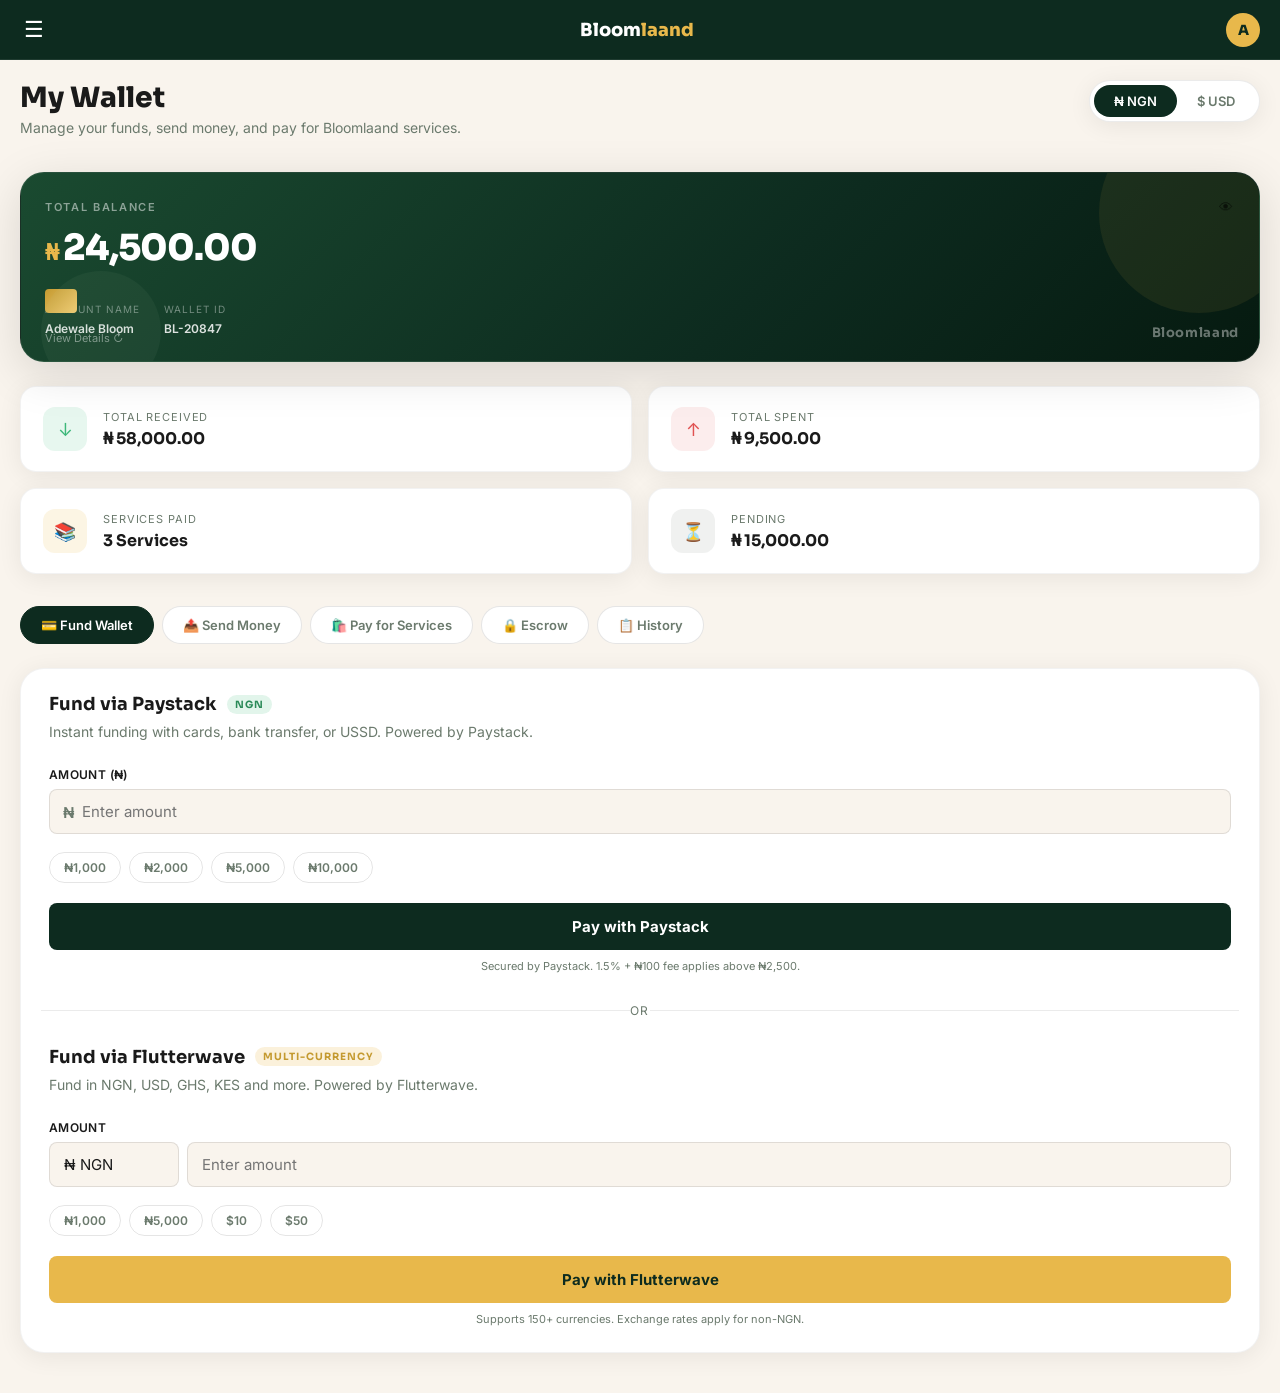
==== wallet.html @ 4af1bfce "added the wallet and an escrow system" ====
<!DOCTYPE html>
<html lang="en">
<head>
  <meta charset="UTF-8" />
  <meta name="viewport" content="width=device-width, initial-scale=1.0"/>
  <title>Bloomlaand Wallet</title>
  <link rel="preconnect" href="https://fonts.googleapis.com"/>
  <link rel="preconnect" href="https://fonts.gstatic.com" crossorigin/>
  <link href="https://fonts.googleapis.com/css2?family=Sora:wght@300;400;600;700;800&family=Inter:wght@300;400;500;600&display=swap" rel="stylesheet"/>
  <!-- Paystack -->
  <script src="https://js.paystack.co/v1/inline.js"></script>
  <!-- Flutterwave -->
  <script src="https://checkout.flutterwave.com/v3.js"></script>
  <link rel="stylesheet" href="wallet.css"/>
</head>
<body>

  <!-- SIDEBAR -->
  <aside class="sidebar" id="sidebar">
    <div class="sidebar__logo">
      <a href="index.html">Bloom<span>laand</span></a>
    </div>
    <nav class="sidebar__nav">
      <a href="#" class="sidebar__link sidebar__link--active">
        <span class="sidebar__icon">💳</span> Wallet
      </a>
      <a href="#" class="sidebar__link">
        <span class="sidebar__icon">💬</span> Intalock
      </a>
      <a href="#" class="sidebar__link">
        <span class="sidebar__icon">📚</span> Classroom
      </a>
      <a href="#" class="sidebar__link">
        <span class="sidebar__icon">🛍️</span> MarketHub
      </a>
      <a href="#" class="sidebar__link">
        <span class="sidebar__icon">⚙️</span> Settings
      </a>
    </nav>
    <div class="sidebar__user">
      <div class="sidebar__avatar">A</div>
      <div class="sidebar__user-info">
        <strong>Adewale Bloom</strong>
        <span>@adewale</span>
      </div>
      <button class="sidebar__logout" title="Log out">↩</button>
    </div>
  </aside>

  <!-- MOBILE TOP BAR -->
  <header class="topbar">
    <button class="topbar__toggle" id="sidebarToggle" aria-label="Open menu">☰</button>
    <a href="index.html" class="topbar__logo">Bloom<span>laand</span></a>
    <div class="topbar__avatar">A</div>
  </header>
  <div class="sidebar__overlay" id="sidebarOverlay"></div>

  <!-- MAIN CONTENT -->
  <main class="main">

    <!-- PAGE HEADER -->
    <div class="page-header">
      <div>
        <h1 class="page-title">My Wallet</h1>
        <p class="page-sub">Manage your funds, send money, and pay for Bloomlaand services.</p>
      </div>
      <div class="currency-switcher">
        <button class="currency-btn active" data-currency="NGN">₦ NGN</button>
        <button class="currency-btn" data-currency="USD">$ USD</button>
      </div>
    </div>

    <!-- BALANCE CARDS ROW -->
    <div class="cards-row">

      <!-- MAIN BALANCE CARD (flip card) -->
      <div class="balance-card-wrap">
        <div class="balance-card" id="balanceCard">
          <!-- FRONT -->
          <div class="balance-card__front">
            <div class="balance-card__header">
              <span class="balance-card__label">Total Balance</span>
              <button class="balance-card__eye" id="toggleBalance" aria-label="Toggle balance visibility">👁</button>
            </div>
            <div class="balance-card__amount" id="balanceDisplay">
              <span class="balance-card__currency" id="currencySymbol">₦</span>
              <span id="balanceValue">24,500.00</span>
            </div>
            <div class="balance-card__meta">
              <div>
                <span class="balance-card__meta-label">Account Name</span>
                <span class="balance-card__meta-val">Adewale Bloom</span>
              </div>
              <div>
                <span class="balance-card__meta-label">Wallet ID</span>
                <span class="balance-card__meta-val">BL-20847</span>
              </div>
            </div>
            <div class="balance-card__chip"></div>
            <div class="balance-card__logo">Bloomlaand</div>
            <button class="balance-card__flip-btn" id="flipCardBtn">View Details ↻</button>
          </div>
          <!-- BACK -->
          <div class="balance-card__back">
            <div class="balance-card__back-strip"></div>
            <div class="balance-card__back-body">
              <div class="balance-card__back-row">
                <span>Account Number</span>
                <strong>0024 8507 41</strong>
              </div>
              <div class="balance-card__back-row">
                <span>Bank</span>
                <strong>Bloomlaand Finance</strong>
              </div>
              <div class="balance-card__back-row">
                <span>Paystack Ref</span>
                <strong>PSK-BL20847</strong>
              </div>
              <div class="balance-card__back-row">
                <span>Status</span>
                <strong class="status-active">● Active</strong>
              </div>
            </div>
            <button class="balance-card__flip-btn" id="flipCardBackBtn">← Back</button>
          </div>
        </div>
      </div>

      <!-- STAT CARDS -->
      <div class="stat-cards">
        <div class="stat-card stat-card--income">
          <div class="stat-card__icon">↓</div>
          <div>
            <span class="stat-card__label">Total Received</span>
            <strong class="stat-card__value" id="totalIn">₦ 58,000.00</strong>
          </div>
        </div>
        <div class="stat-card stat-card--spend">
          <div class="stat-card__icon">↑</div>
          <div>
            <span class="stat-card__label">Total Spent</span>
            <strong class="stat-card__value" id="totalOut">₦ 33,500.00</strong>
          </div>
        </div>
        <div class="stat-card stat-card--services">
          <div class="stat-card__icon">📚</div>
          <div>
            <span class="stat-card__label">Services Paid</span>
            <strong class="stat-card__value">3 Services</strong>
          </div>
        </div>
        <div class="stat-card stat-card--pending">
          <div class="stat-card__icon">⏳</div>
          <div>
            <span class="stat-card__label">Pending</span>
            <strong class="stat-card__value" id="pendingVal">₦ 0.00</strong>
          </div>
        </div>
      </div>
    </div>

    <!-- ACTION TABS -->
    <div class="action-tabs">
      <button class="tab-btn active" data-tab="fund">💳 Fund Wallet</button>
      <button class="tab-btn" data-tab="send">📤 Send Money</button>
      <button class="tab-btn" data-tab="pay">🛍️ Pay for Services</button>
      <button class="tab-btn" data-tab="escrow">🔒 Escrow</button>
      <button class="tab-btn" data-tab="history">📋 History</button>
    </div>

    <!-- TAB PANELS -->
    <div class="tab-panels">

      <!-- FUND WALLET -->
      <div class="tab-panel active" id="tab-fund">
        <div class="panel-grid">
          <div class="panel-section">
            <h3 class="panel-title">Fund via Paystack <span class="badge badge--ngn">NGN</span></h3>
            <p class="panel-desc">Instant funding with cards, bank transfer, or USSD. Powered by Paystack.</p>
            <div class="form-group">
              <label>Amount (₦)</label>
              <div class="input-prefix">
                <span>₦</span>
                <input type="number" id="paystackAmount" placeholder="Enter amount" min="100"/>
              </div>
            </div>
            <div class="quick-amounts">
              <button class="quick-btn" data-amount="1000" data-target="paystackAmount">₦1,000</button>
              <button class="quick-btn" data-amount="2000" data-target="paystackAmount">₦2,000</button>
              <button class="quick-btn" data-amount="5000" data-target="paystackAmount">₦5,000</button>
              <button class="quick-btn" data-amount="10000" data-target="paystackAmount">₦10,000</button>
            </div>
            <button class="pay-btn pay-btn--paystack" id="paystackBtn">
              <span>Pay with Paystack</span>
              <img src="https://website-v3-assets.s3.amazonaws.com/assets/img/hero/Paystack-mark-white-twitter.png" alt="Paystack" class="pay-btn__logo" onerror="this.style.display='none'"/>
            </button>
            <p class="pay-note">Secured by Paystack. 1.5% + ₦100 fee applies above ₦2,500.</p>
          </div>

          <div class="panel-divider">
            <span>or</span>
          </div>

          <div class="panel-section">
            <h3 class="panel-title">Fund via Flutterwave <span class="badge badge--multi">Multi-currency</span></h3>
            <p class="panel-desc">Fund in NGN, USD, GHS, KES and more. Powered by Flutterwave.</p>
            <div class="form-group">
              <label>Amount</label>
              <div class="input-split">
                <select id="flwCurrency">
                  <option value="NGN">₦ NGN</option>
                  <option value="USD">$ USD</option>
                  <option value="GHS">₵ GHS</option>
                  <option value="KES">KSh KES</option>
                </select>
                <input type="number" id="flutterwaveAmount" placeholder="Enter amount" min="1"/>
              </div>
            </div>
            <div class="quick-amounts">
              <button class="quick-btn" data-amount="1000" data-target="flutterwaveAmount">₦1,000</button>
              <button class="quick-btn" data-amount="5000" data-target="flutterwaveAmount">₦5,000</button>
              <button class="quick-btn" data-amount="10" data-target="flutterwaveAmount">$10</button>
              <button class="quick-btn" data-amount="50" data-target="flutterwaveAmount">$50</button>
            </div>
            <button class="pay-btn pay-btn--flw" id="flutterwaveBtn">
              <span>Pay with Flutterwave</span>
            </button>
            <p class="pay-note">Supports 150+ currencies. Exchange rates apply for non-NGN.</p>
          </div>
        </div>
      </div>

      <!-- SEND MONEY -->
      <div class="tab-panel" id="tab-send">
        <div class="panel-single">
          <h3 class="panel-title">Send Money to a Bloomlaand User</h3>
          <p class="panel-desc">Transfer funds instantly to any Bloomlaand wallet using their username or wallet ID.</p>
          <div class="send-form">
            <div class="form-group">
              <label>Recipient Username or Wallet ID</label>
              <div class="input-search">
                <input type="text" id="recipientInput" placeholder="e.g. @chidi or BL-10234"/>
                <button class="search-btn" id="searchRecipient">Find</button>
              </div>
            </div>
            <!-- Recipient preview (shown after search) -->
            <div class="recipient-preview" id="recipientPreview" style="display:none;">
              <div class="recipient-avatar" id="recipientAvatar">C</div>
              <div class="recipient-info">
                <strong id="recipientName">Chidi Okonkwo</strong>
                <span id="recipientId">BL-10234 · Student</span>
              </div>
              <span class="recipient-check">✓</span>
            </div>
            <div class="form-group">
              <label>Amount (₦)</label>
              <div class="input-prefix">
                <span>₦</span>
                <input type="number" id="sendAmount" placeholder="Enter amount" min="50"/>
              </div>
            </div>
            <div class="form-group">
              <label>Note (optional)</label>
              <input type="text" id="sendNote" placeholder="e.g. Payment for tutoring session"/>
            </div>
            <div class="send-summary" id="sendSummary" style="display:none;">
              <div class="send-summary__row">
                <span>Amount</span><strong id="summaryAmount">₦0.00</strong>
              </div>
              <div class="send-summary__row">
                <span>Fee</span><strong>₦0.00</strong>
              </div>
              <div class="send-summary__row send-summary__row--total">
                <span>Total Deducted</span><strong id="summaryTotal">₦0.00</strong>
              </div>
            </div>
            <button class="pay-btn pay-btn--send" id="sendBtn">Send Money →</button>
          </div>
        </div>
      </div>

      <!-- PAY FOR SERVICES -->
      <div class="tab-panel" id="tab-pay">
        <div class="services-grid">
          <div class="service-card" data-service="Classroom Access" data-amount="2500">
            <div class="service-card__icon">📚</div>
            <div class="service-card__info">
              <h4>Classroom Access</h4>
              <p>Unlock all courses and learning materials for 30 days.</p>
            </div>
            <div class="service-card__price">₦2,500<span>/month</span></div>
            <button class="service-card__btn">Pay Now</button>
          </div>
          <div class="service-card" data-service="MarketHub Listing" data-amount="1500">
            <div class="service-card__icon">🛍️</div>
            <div class="service-card__info">
              <h4>MarketHub Listing</h4>
              <p>List your products or services on MarketHub for 30 days.</p>
            </div>
            <div class="service-card__price">₦1,500<span>/month</span></div>
            <button class="service-card__btn">Pay Now</button>
          </div>
          <div class="service-card" data-service="SkillHub Pro" data-amount="3000">
            <div class="service-card__icon">🎯</div>
            <div class="service-card__info">
              <h4>SkillHub Pro</h4>
              <p>Access premium skill courses and certification tracks.</p>
            </div>
            <div class="service-card__price">₦3,000<span>/month</span></div>
            <button class="service-card__btn">Pay Now</button>
          </div>
          <div class="service-card" data-service="Webinar Pass" data-amount="500">
            <div class="service-card__icon">🎥</div>
            <div class="service-card__info">
              <h4>Webinar Pass</h4>
              <p>Join any single live webinar session on the platform.</p>
            </div>
            <div class="service-card__price">₦500<span>/session</span></div>
            <button class="service-card__btn">Pay Now</button>
          </div>
          <div class="service-card" data-service="LinguaBloom" data-amount="2000">
            <div class="service-card__icon">🌍</div>
            <div class="service-card__info">
              <h4>LinguaBloom</h4>
              <p>Language learning courses with native-speaker sessions.</p>
            </div>
            <div class="service-card__price">₦2,000<span>/month</span></div>
            <button class="service-card__btn">Pay Now</button>
          </div>
          <div class="service-card" data-service="Library Premium" data-amount="1000">
            <div class="service-card__icon">📖</div>
            <div class="service-card__info">
              <h4>Library Premium</h4>
              <p>Unlimited access to the Bloomlaand digital library.</p>
            </div>
            <div class="service-card__price">₦1,000<span>/month</span></div>
            <button class="service-card__btn">Pay Now</button>
          </div>
        </div>
      </div>

      <!-- ESCROW -->
      <div class="tab-panel" id="tab-escrow">

        <!-- ESCROW VAULT SUMMARY -->
        <div class="escrow-vault">
          <div class="escrow-vault__icon">🔒</div>
          <div class="escrow-vault__info">
            <span class="escrow-vault__label">Funds in Escrow Vault</span>
            <strong class="escrow-vault__amount" id="escrowVaultAmount">₦ 0.00</strong>
          </div>
          <div class="escrow-vault__badge">Protected</div>
        </div>

        <!-- START ESCROW -->
        <div class="escrow-layout">
          <div class="escrow-form-wrap">
            <h3 class="panel-title">Start an Escrow Transaction</h3>
            <p class="panel-desc">Lock funds safely until goods or services are delivered and confirmed. Both parties are protected.</p>

            <div class="form-group">
              <label>Seller Username or Wallet ID</label>
              <div class="input-search">
                <input type="text" id="escrowSellerInput" placeholder="e.g. @emeka or BL-20011"/>
                <button class="search-btn" id="escrowSearchBtn">Find</button>
              </div>
            </div>

            <div class="recipient-preview" id="escrowSellerPreview" style="display:none;">
              <div class="recipient-avatar" id="escrowSellerAvatar">E</div>
              <div class="recipient-info">
                <strong id="escrowSellerName">Emeka Nwosu</strong>
                <span id="escrowSellerId">BL-20011 · Business Owner</span>
              </div>
              <span class="recipient-check">✓</span>
            </div>

            <div class="form-group">
              <label>Transaction Description</label>
              <input type="text" id="escrowDesc" placeholder="e.g. Logo design for my startup"/>
            </div>

            <div class="form-group">
              <label>Amount (₦)</label>
              <div class="input-prefix">
                <span>₦</span>
                <input type="number" id="escrowAmount" placeholder="Enter amount" min="500"/>
              </div>
            </div>

            <div class="form-group">
              <label>Auto-release After (if buyer doesn't respond)</label>
              <select id="escrowTimer">
                <option value="24">24 hours</option>
                <option value="48">48 hours</option>
                <option value="72" selected>72 hours (recommended)</option>
                <option value="120">5 days</option>
                <option value="168">7 days</option>
              </select>
            </div>

            <div class="escrow-terms">
              <span>🛡️</span>
              <p>Funds will be deducted from your wallet and held in the Bloomlaand Escrow Vault. They are released to the seller only when you confirm delivery, or automatically after the chosen period. You can raise a dispute at any time before release.</p>
            </div>

            <button class="pay-btn pay-btn--paystack" id="startEscrowBtn">🔒 Lock Funds in Escrow</button>
          </div>

          <!-- ACTIVE ESCROWS -->
          <div class="escrow-active-wrap">
            <h3 class="panel-title">Active Escrows</h3>
            <div class="escrow-list" id="escrowList">
              <!-- Populated by JS -->
            </div>
            <div class="history-empty" id="escrowEmpty">
              <span>🔓</span>
              <p>No active escrow transactions.</p>
            </div>
          </div>
        </div>

      </div>

      <!-- TRANSACTION HISTORY -->
      <div class="tab-panel" id="tab-history">
        <div class="history-header">
          <h3 class="panel-title">Transaction History</h3>
          <div class="history-filters">
            <select id="filterType">
              <option value="all">All Transactions</option>
              <option value="credit">Credits</option>
              <option value="debit">Debits</option>
              <option value="service">Services</option>
            </select>
            <input type="month" id="filterMonth" />
          </div>
        </div>
        <div class="transactions" id="transactionList">
          <!-- Populated by JS -->
        </div>
        <div class="history-empty" id="historyEmpty" style="display:none;">
          <span>📭</span>
          <p>No transactions match your filter.</p>
        </div>
      </div>

    </div><!-- /tab-panels -->
  </main><!-- /main -->

  <!-- PAYMENT CONFIRMATION MODAL -->
  <div class="modal-overlay" id="modalOverlay">
    <div class="modal" id="modal">
      <button class="modal__close" id="modalClose">✕</button>
      <div class="modal__icon" id="modalIcon">✓</div>
      <h3 class="modal__title" id="modalTitle">Payment Successful</h3>
      <p class="modal__body" id="modalBody">Your wallet has been funded.</p>
      <div class="modal__detail" id="modalDetail"></div>
      <button class="pay-btn pay-btn--paystack" id="modalBtn">Done</button>
    </div>
  </div>

  <!-- SERVICE PAYMENT MODAL -->
  <div class="modal-overlay" id="serviceModalOverlay">
    <div class="modal" id="serviceModal">
      <button class="modal__close" id="serviceModalClose">✕</button>
      <div class="modal__icon">🛍️</div>
      <h3 class="modal__title" id="serviceModalTitle">Confirm Payment</h3>
      <p class="modal__body" id="serviceModalBody">Pay for this service from your wallet?</p>
      <div class="modal__detail" id="serviceModalDetail"></div>
      <div class="modal__actions">
        <button class="pay-btn pay-btn--ghost" id="serviceModalCancel">Cancel</button>
        <button class="pay-btn pay-btn--paystack" id="serviceModalConfirm">Confirm Payment</button>
      </div>
    </div>
  </div>

  <!-- ESCROW ACTION MODAL -->
  <div class="modal-overlay" id="escrowActionOverlay">
    <div class="modal escrow-modal" id="escrowActionModal">
      <button class="modal__close" id="escrowActionClose">✕</button>
      <div class="modal__icon" id="escrowActionIcon">🔒</div>
      <h3 class="modal__title" id="escrowActionTitle">Escrow Details</h3>
      <div class="modal__detail" id="escrowActionDetail"></div>
      <div class="escrow-modal__status" id="escrowModalStatus"></div>
      <div class="escrow-modal__timer" id="escrowModalTimer"></div>
      <div class="modal__actions" id="escrowModalActions">
        <button class="pay-btn pay-btn--ghost" id="escrowDisputeBtn">⚠️ Raise Dispute</button>
        <button class="pay-btn pay-btn--paystack" id="escrowReleaseBtn">✓ Confirm & Release</button>
      </div>
    </div>
  </div>

  <!-- DISPUTE MODAL -->
  <div class="modal-overlay" id="disputeModalOverlay">
    <div class="modal" id="disputeModal">
      <button class="modal__close" id="disputeModalClose">✕</button>
      <div class="modal__icon" style="background:rgba(224,82,82,0.12);color:#E05252;">⚠️</div>
      <h3 class="modal__title">Raise a Dispute</h3>
      <p class="modal__body">Describe the issue. Our trust team will review within 24–48 hours. Funds remain frozen until resolved.</p>
      <div class="form-group" style="text-align:left;">
        <label>Reason for Dispute</label>
        <select id="disputeReason">
          <option value="">Select a reason</option>
          <option value="not-delivered">Service/goods not delivered</option>
          <option value="incomplete">Incomplete or partial delivery</option>
          <option value="quality">Quality doesn't match description</option>
          <option value="fraud">Suspected fraud</option>
          <option value="other">Other</option>
        </select>
      </div>
      <div class="form-group" style="text-align:left;">
        <label>Details</label>
        <textarea id="disputeDetails" placeholder="Explain what went wrong..." style="width:100%;padding:12px 14px;border-radius:8px;border:1.5px solid rgba(0,0,0,0.1);font-family:var(--font-body);font-size:14px;resize:vertical;min-height:100px;background:var(--cream);outline:none;"></textarea>
      </div>
      <div class="modal__actions">
        <button class="pay-btn pay-btn--ghost" id="disputeCancel">Cancel</button>
        <button class="pay-btn" style="background:#E05252;color:white;" id="disputeSubmit">Submit Dispute</button>
      </div>
    </div>
  </div>

  <script src="wallet.js"></script>
</body>
</html>
---- wallet.css ----
/* =============================================
   BLOOMLAAND WALLET — STYLES
   Inherits design tokens from landing page
   ============================================= */

*, *::before, *::after { box-sizing: border-box; margin: 0; padding: 0; }

:root {
  --green-deep: #0D2B1F;
  --green-mid: #1A4A30;
  --green-light: #2A6B44;
  --gold: #E8B84B;
  --gold-light: #F2CC72;
  --gold-dark: #C49A30;
  --sage: #A8C5A0;
  --cream: #F9F4ED;
  --white: #FFFFFF;
  --text-dark: #1A1A1A;
  --text-muted: #6B7A6D;
  --red: #E05252;
  --green-ok: #3DB87A;

  --font-display: 'Sora', sans-serif;
  --font-body: 'Inter', sans-serif;

  --sidebar-w: 240px;
  --radius-sm: 8px;
  --radius-md: 16px;
  --radius-lg: 24px;
  --shadow: 0 4px 24px rgba(0,0,0,0.07);
  --shadow-lg: 0 12px 48px rgba(0,0,0,0.13);
  --transition: all 0.3s cubic-bezier(0.4,0,0.2,1);
}

html { scroll-behavior: smooth; }

body {
  font-family: var(--font-body);
  background: var(--cream);
  color: var(--text-dark);
  display: flex;
  min-height: 100vh;
  -webkit-font-smoothing: antialiased;
}

/* ─── SIDEBAR ─── */
.sidebar {
  width: var(--sidebar-w);
  background: var(--green-deep);
  display: flex;
  flex-direction: column;
  padding: 32px 20px;
  position: fixed;
  top: 0; left: 0; bottom: 0;
  z-index: 100;
  transition: transform 0.4s cubic-bezier(0.4,0,0.2,1);
}

.sidebar__logo a {
  font-family: var(--font-display);
  font-size: 22px;
  font-weight: 800;
  color: var(--white);
  text-decoration: none;
  letter-spacing: -0.5px;
  display: block;
  margin-bottom: 40px;
  padding: 0 8px;
}

.sidebar__logo span { color: var(--gold); }

.sidebar__nav {
  display: flex;
  flex-direction: column;
  gap: 4px;
  flex: 1;
}

.sidebar__link {
  display: flex;
  align-items: center;
  gap: 12px;
  padding: 12px 14px;
  border-radius: var(--radius-sm);
  color: rgba(255,255,255,0.6);
  text-decoration: none;
  font-size: 14px;
  font-weight: 500;
  transition: var(--transition);
}

.sidebar__link:hover {
  background: rgba(255,255,255,0.06);
  color: rgba(255,255,255,0.9);
}

.sidebar__link--active {
  background: var(--gold);
  color: var(--green-deep);
  font-weight: 700;
}

.sidebar__link--active:hover {
  background: var(--gold-light);
  color: var(--green-deep);
}

.sidebar__icon { font-size: 16px; }

.sidebar__user {
  display: flex;
  align-items: center;
  gap: 10px;
  padding: 14px;
  background: rgba(255,255,255,0.05);
  border-radius: var(--radius-sm);
  border: 1px solid rgba(255,255,255,0.08);
  margin-top: 16px;
}

.sidebar__avatar {
  width: 36px;
  height: 36px;
  background: var(--gold);
  color: var(--green-deep);
  border-radius: 50%;
  display: flex;
  align-items: center;
  justify-content: center;
  font-family: var(--font-display);
  font-weight: 800;
  font-size: 16px;
  flex-shrink: 0;
}

.sidebar__user-info {
  flex: 1;
  overflow: hidden;
}

.sidebar__user-info strong {
  display: block;
  font-size: 13px;
  font-weight: 700;
  color: var(--white);
  white-space: nowrap;
  overflow: hidden;
  text-overflow: ellipsis;
}

.sidebar__user-info span {
  font-size: 11px;
  color: rgba(255,255,255,0.45);
}

.sidebar__logout {
  background: none;
  border: none;
  color: rgba(255,255,255,0.4);
  cursor: pointer;
  font-size: 16px;
  transition: var(--transition);
  padding: 4px;
}

.sidebar__logout:hover { color: var(--gold); }

.sidebar__overlay {
  display: none;
  position: fixed;
  inset: 0;
  background: rgba(0,0,0,0.5);
  z-index: 99;
  backdrop-filter: blur(2px);
}

/* ─── TOP BAR (mobile) ─── */
.topbar {
  display: none;
  position: fixed;
  top: 0; left: 0; right: 0;
  height: 60px;
  background: var(--green-deep);
  align-items: center;
  justify-content: space-between;
  padding: 0 20px;
  z-index: 98;
  border-bottom: 1px solid rgba(255,255,255,0.08);
}

.topbar__logo {
  font-family: var(--font-display);
  font-size: 18px;
  font-weight: 800;
  color: var(--white);
  text-decoration: none;
}

.topbar__logo span { color: var(--gold); }

.topbar__toggle {
  background: none;
  border: none;
  color: var(--white);
  font-size: 22px;
  cursor: pointer;
  padding: 4px;
}

.topbar__avatar {
  width: 34px;
  height: 34px;
  background: var(--gold);
  color: var(--green-deep);
  border-radius: 50%;
  display: flex;
  align-items: center;
  justify-content: center;
  font-family: var(--font-display);
  font-weight: 800;
  font-size: 14px;
}

/* ─── MAIN ─── */
.main {
  margin-left: var(--sidebar-w);
  flex: 1;
  padding: 40px 40px 60px;
  min-height: 100vh;
}

/* ─── PAGE HEADER ─── */
.page-header {
  display: flex;
  align-items: flex-start;
  justify-content: space-between;
  gap: 20px;
  margin-bottom: 36px;
  flex-wrap: wrap;
}

.page-title {
  font-family: var(--font-display);
  font-size: 28px;
  font-weight: 800;
  color: var(--text-dark);
  margin-bottom: 4px;
}

.page-sub {
  font-size: 14px;
  color: var(--text-muted);
}

.currency-switcher {
  display: flex;
  background: var(--white);
  border-radius: 100px;
  padding: 4px;
  border: 1px solid rgba(0,0,0,0.08);
  box-shadow: var(--shadow);
}

.currency-btn {
  padding: 8px 20px;
  border-radius: 100px;
  border: none;
  background: none;
  font-family: var(--font-body);
  font-size: 13px;
  font-weight: 600;
  color: var(--text-muted);
  cursor: pointer;
  transition: var(--transition);
}

.currency-btn.active {
  background: var(--green-deep);
  color: var(--white);
}

/* ─── CARDS ROW ─── */
.cards-row {
  display: grid;
  grid-template-columns: auto 1fr;
  gap: 24px;
  margin-bottom: 32px;
  align-items: start;
}

/* ─── BALANCE CARD (flip) ─── */
.balance-card-wrap {
  perspective: 1000px;
  width: 340px;
  height: 200px;
  flex-shrink: 0;
}

.balance-card {
  width: 100%;
  height: 100%;
  position: relative;
  transform-style: preserve-3d;
  transition: transform 0.7s cubic-bezier(0.4,0,0.2,1);
}

.balance-card.flipped {
  transform: rotateY(180deg);
}

.balance-card__front,
.balance-card__back {
  position: absolute;
  inset: 0;
  border-radius: var(--radius-lg);
  backface-visibility: hidden;
  -webkit-backface-visibility: hidden;
  overflow: hidden;
}

.balance-card__front {
  background: linear-gradient(135deg, var(--green-mid) 0%, var(--green-deep) 60%, #061A10 100%);
  padding: 24px;
  display: flex;
  flex-direction: column;
  gap: 8px;
  box-shadow: var(--shadow-lg);
  border: 1px solid rgba(255,255,255,0.08);
}

/* Decorative circles on card */
.balance-card__front::before {
  content: '';
  position: absolute;
  width: 200px;
  height: 200px;
  background: rgba(232,184,75,0.08);
  border-radius: 50%;
  top: -60px;
  right: -40px;
  pointer-events: none;
}

.balance-card__front::after {
  content: '';
  position: absolute;
  width: 120px;
  height: 120px;
  background: rgba(168,197,160,0.06);
  border-radius: 50%;
  bottom: -30px;
  left: 20px;
  pointer-events: none;
}

.balance-card__header {
  display: flex;
  align-items: center;
  justify-content: space-between;
}

.balance-card__label {
  font-size: 11px;
  font-weight: 600;
  letter-spacing: 0.15em;
  text-transform: uppercase;
  color: rgba(255,255,255,0.5);
}

.balance-card__eye {
  background: none;
  border: none;
  cursor: pointer;
  font-size: 14px;
  opacity: 0.6;
  transition: var(--transition);
  padding: 2px;
}

.balance-card__eye:hover { opacity: 1; }

.balance-card__amount {
  display: flex;
  align-items: baseline;
  gap: 4px;
  flex: 1;
}

.balance-card__currency {
  font-family: var(--font-display);
  font-size: 22px;
  font-weight: 700;
  color: var(--gold);
}

.balance-card__amount span:last-child {
  font-family: var(--font-display);
  font-size: 36px;
  font-weight: 800;
  color: var(--white);
  letter-spacing: -1px;
}

.balance-card__meta {
  display: flex;
  gap: 24px;
}

.balance-card__meta-label {
  display: block;
  font-size: 10px;
  color: rgba(255,255,255,0.4);
  text-transform: uppercase;
  letter-spacing: 0.1em;
  margin-bottom: 2px;
}

.balance-card__meta-val {
  font-size: 12px;
  font-weight: 600;
  color: rgba(255,255,255,0.85);
}

.balance-card__chip {
  position: absolute;
  width: 32px;
  height: 24px;
  background: linear-gradient(135deg, var(--gold-dark), var(--gold-light));
  border-radius: 4px;
  bottom: 48px;
  left: 24px;
}

.balance-card__logo {
  position: absolute;
  bottom: 20px;
  right: 20px;
  font-family: var(--font-display);
  font-size: 13px;
  font-weight: 700;
  color: rgba(255,255,255,0.4);
  letter-spacing: 0.05em;
}

.balance-card__flip-btn {
  position: absolute;
  bottom: 16px;
  left: 24px;
  background: none;
  border: none;
  color: rgba(255,255,255,0.45);
  font-size: 11px;
  cursor: pointer;
  transition: var(--transition);
  font-family: var(--font-body);
}

.balance-card__flip-btn:hover { color: var(--gold); }

/* CARD BACK */
.balance-card__back {
  background: linear-gradient(135deg, #0A2218 0%, var(--green-mid) 100%);
  transform: rotateY(180deg);
  display: flex;
  flex-direction: column;
  box-shadow: var(--shadow-lg);
  border: 1px solid rgba(255,255,255,0.08);
}

.balance-card__back-strip {
  height: 44px;
  background: rgba(0,0,0,0.5);
  width: 100%;
  margin-top: 20px;
}

.balance-card__back-body {
  flex: 1;
  padding: 16px 24px;
  display: flex;
  flex-direction: column;
  gap: 10px;
}

.balance-card__back-row {
  display: flex;
  justify-content: space-between;
  align-items: center;
}

.balance-card__back-row span {
  font-size: 11px;
  color: rgba(255,255,255,0.45);
  text-transform: uppercase;
  letter-spacing: 0.08em;
}

.balance-card__back-row strong {
  font-size: 12px;
  font-weight: 600;
  color: rgba(255,255,255,0.85);
}

.status-active { color: var(--green-ok) !important; }

/* ─── STAT CARDS ─── */
.stat-cards {
  display: grid;
  grid-template-columns: 1fr 1fr;
  gap: 16px;
}

.stat-card {
  background: var(--white);
  border-radius: var(--radius-md);
  padding: 20px 22px;
  display: flex;
  align-items: center;
  gap: 16px;
  box-shadow: var(--shadow);
  border: 1px solid rgba(0,0,0,0.05);
  transition: var(--transition);
}

.stat-card:hover {
  transform: translateY(-2px);
  box-shadow: var(--shadow-lg);
}

.stat-card__icon {
  width: 44px;
  height: 44px;
  border-radius: 12px;
  display: flex;
  align-items: center;
  justify-content: center;
  font-size: 18px;
  flex-shrink: 0;
}

.stat-card--income .stat-card__icon { background: rgba(61,184,122,0.12); color: var(--green-ok); }
.stat-card--spend .stat-card__icon { background: rgba(224,82,82,0.1); color: var(--red); }
.stat-card--services .stat-card__icon { background: rgba(232,184,75,0.15); }
.stat-card--pending .stat-card__icon { background: rgba(107,122,109,0.1); }

.stat-card__label {
  display: block;
  font-size: 11px;
  color: var(--text-muted);
  text-transform: uppercase;
  letter-spacing: 0.08em;
  margin-bottom: 4px;
}

.stat-card__value {
  font-family: var(--font-display);
  font-size: 16px;
  font-weight: 700;
  color: var(--text-dark);
}

/* ─── ACTION TABS ─── */
.action-tabs {
  display: flex;
  gap: 8px;
  margin-bottom: 24px;
  flex-wrap: wrap;
}

.tab-btn {
  padding: 10px 20px;
  border-radius: 100px;
  border: 1.5px solid rgba(0,0,0,0.1);
  background: var(--white);
  font-family: var(--font-body);
  font-size: 13px;
  font-weight: 600;
  color: var(--text-muted);
  cursor: pointer;
  transition: var(--transition);
}

.tab-btn:hover {
  border-color: var(--gold-dark);
  color: var(--text-dark);
}

.tab-btn.active {
  background: var(--green-deep);
  border-color: var(--green-deep);
  color: var(--white);
}

/* ─── TAB PANELS ─── */
.tab-panels {
  background: var(--white);
  border-radius: var(--radius-lg);
  box-shadow: var(--shadow);
  border: 1px solid rgba(0,0,0,0.05);
  overflow: hidden;
}

.tab-panel {
  display: none;
  padding: 36px;
}

.tab-panel.active { display: block; }

.panel-title {
  font-family: var(--font-display);
  font-size: 18px;
  font-weight: 700;
  color: var(--text-dark);
  margin-bottom: 6px;
  display: flex;
  align-items: center;
  gap: 10px;
}

.panel-desc {
  font-size: 14px;
  color: var(--text-muted);
  margin-bottom: 24px;
  line-height: 1.6;
}

/* ─── FUND WALLET PANEL ─── */
.panel-grid {
  display: grid;
  grid-template-columns: 1fr auto 1fr;
  gap: 0;
  align-items: start;
}

.panel-section { padding: 0 8px; }

.panel-divider {
  display: flex;
  flex-direction: column;
  align-items: center;
  justify-content: center;
  padding: 0 24px;
  min-height: 200px;
}

.panel-divider::before,
.panel-divider::after {
  content: '';
  flex: 1;
  width: 1px;
  background: rgba(0,0,0,0.08);
}

.panel-divider span {
  padding: 8px 0;
  font-size: 12px;
  color: var(--text-muted);
  text-transform: uppercase;
  letter-spacing: 0.1em;
}

/* ─── FORMS ─── */
.form-group {
  margin-bottom: 18px;
}

.form-group label {
  display: block;
  font-size: 12px;
  font-weight: 600;
  color: var(--text-dark);
  letter-spacing: 0.03em;
  margin-bottom: 7px;
  text-transform: uppercase;
}

.form-group input,
.form-group select {
  font-family: var(--font-body);
  font-size: 15px;
  color: var(--text-dark);
  background: var(--cream);
  border: 1.5px solid rgba(0,0,0,0.1);
  border-radius: var(--radius-sm);
  padding: 12px 14px;
  width: 100%;
  transition: var(--transition);
  outline: none;
  appearance: none;
}

.form-group input:focus,
.form-group select:focus {
  border-color: var(--gold-dark);
  background: var(--white);
  box-shadow: 0 0 0 3px rgba(232,184,75,0.15);
}

.input-prefix {
  position: relative;
}

.input-prefix span {
  position: absolute;
  left: 14px;
  top: 50%;
  transform: translateY(-50%);
  font-size: 15px;
  font-weight: 600;
  color: var(--text-muted);
  pointer-events: none;
}

.input-prefix input { padding-left: 32px; }

.input-split {
  display: flex;
  gap: 8px;
}

.input-split select {
  width: 130px;
  flex-shrink: 0;
}

.input-split input { flex: 1; }

.input-search {
  display: flex;
  gap: 8px;
}

.input-search input { flex: 1; }

.search-btn {
  padding: 12px 20px;
  background: var(--green-deep);
  color: var(--white);
  border: none;
  border-radius: var(--radius-sm);
  font-family: var(--font-body);
  font-size: 14px;
  font-weight: 600;
  cursor: pointer;
  transition: var(--transition);
  white-space: nowrap;
}

.search-btn:hover { background: var(--green-light); }

/* ─── QUICK AMOUNTS ─── */
.quick-amounts {
  display: flex;
  gap: 8px;
  flex-wrap: wrap;
  margin-bottom: 20px;
}

.quick-btn {
  padding: 7px 14px;
  border-radius: 100px;
  border: 1.5px solid rgba(0,0,0,0.1);
  background: none;
  font-family: var(--font-body);
  font-size: 12px;
  font-weight: 600;
  color: var(--text-muted);
  cursor: pointer;
  transition: var(--transition);
}

.quick-btn:hover {
  border-color: var(--gold-dark);
  background: rgba(232,184,75,0.08);
  color: var(--text-dark);
}

.quick-btn.selected {
  background: var(--gold);
  border-color: var(--gold);
  color: var(--green-deep);
}

/* ─── BADGES ─── */
.badge {
  font-size: 10px;
  font-weight: 700;
  letter-spacing: 0.1em;
  text-transform: uppercase;
  padding: 3px 8px;
  border-radius: 100px;
}

.badge--ngn { background: rgba(61,184,122,0.15); color: #2A8A58; }
.badge--multi { background: rgba(232,184,75,0.2); color: var(--gold-dark); }

/* ─── PAY BUTTONS ─── */
.pay-btn {
  display: flex;
  align-items: center;
  justify-content: center;
  gap: 10px;
  width: 100%;
  padding: 14px 24px;
  border-radius: var(--radius-sm);
  border: none;
  font-family: var(--font-body);
  font-size: 15px;
  font-weight: 700;
  cursor: pointer;
  transition: var(--transition);
  margin-bottom: 8px;
}

.pay-btn--paystack {
  background: var(--green-deep);
  color: var(--white);
}

.pay-btn--paystack:hover {
  background: var(--green-mid);
  transform: translateY(-1px);
  box-shadow: 0 6px 20px rgba(13,43,31,0.25);
}

.pay-btn--flw {
  background: var(--gold);
  color: var(--green-deep);
}

.pay-btn--flw:hover {
  background: var(--gold-light);
  transform: translateY(-1px);
  box-shadow: 0 6px 20px rgba(232,184,75,0.35);
}

.pay-btn--send {
  background: var(--green-deep);
  color: var(--white);
}

.pay-btn--send:hover {
  background: var(--green-mid);
  transform: translateY(-1px);
  box-shadow: 0 6px 20px rgba(13,43,31,0.25);
}

.pay-btn--ghost {
  background: transparent;
  color: var(--text-dark);
  border: 1.5px solid rgba(0,0,0,0.15);
}

.pay-btn--ghost:hover { background: var(--cream); }

.pay-btn__logo {
  height: 20px;
  object-fit: contain;
}

.pay-note {
  font-size: 11px;
  color: var(--text-muted);
  text-align: center;
  line-height: 1.5;
}

/* ─── RECIPIENT PREVIEW ─── */
.recipient-preview {
  display: flex;
  align-items: center;
  gap: 14px;
  background: rgba(61,184,122,0.07);
  border: 1.5px solid rgba(61,184,122,0.3);
  border-radius: var(--radius-sm);
  padding: 14px 16px;
  margin-bottom: 18px;
  animation: slide-in 0.3s ease;
}

@keyframes slide-in {
  from { opacity: 0; transform: translateY(-8px); }
  to { opacity: 1; transform: translateY(0); }
}

.recipient-avatar {
  width: 40px;
  height: 40px;
  background: var(--gold);
  color: var(--green-deep);
  border-radius: 50%;
  display: flex;
  align-items: center;
  justify-content: center;
  font-family: var(--font-display);
  font-weight: 800;
  font-size: 18px;
  flex-shrink: 0;
}

.recipient-info { flex: 1; }

.recipient-info strong {
  display: block;
  font-size: 14px;
  font-weight: 700;
  color: var(--text-dark);
}

.recipient-info span {
  font-size: 12px;
  color: var(--text-muted);
}

.recipient-check {
  color: var(--green-ok);
  font-size: 18px;
  font-weight: 700;
}

/* ─── SEND SUMMARY ─── */
.send-summary {
  background: var(--cream);
  border-radius: var(--radius-sm);
  padding: 16px;
  margin-bottom: 18px;
  border: 1px solid rgba(0,0,0,0.06);
}

.send-summary__row {
  display: flex;
  justify-content: space-between;
  font-size: 13px;
  padding: 6px 0;
  border-bottom: 1px solid rgba(0,0,0,0.05);
}

.send-summary__row:last-child { border-bottom: none; }

.send-summary__row span { color: var(--text-muted); }

.send-summary__row strong { font-weight: 600; }

.send-summary__row--total span { font-weight: 700; color: var(--text-dark); }

.send-summary__row--total strong {
  color: var(--green-deep);
  font-size: 15px;
}

/* ─── SEND PANEL ─── */
.panel-single { max-width: 500px; }

/* ─── SERVICES GRID ─── */
.services-grid {
  display: grid;
  grid-template-columns: repeat(auto-fill, minmax(280px, 1fr));
  gap: 20px;
}

.service-card {
  background: var(--cream);
  border-radius: var(--radius-md);
  padding: 24px;
  border: 1.5px solid rgba(0,0,0,0.07);
  display: flex;
  flex-direction: column;
  gap: 12px;
  transition: var(--transition);
}

.service-card:hover {
  transform: translateY(-3px);
  box-shadow: var(--shadow-lg);
  border-color: var(--gold);
}

.service-card__icon { font-size: 32px; }

.service-card__info h4 {
  font-family: var(--font-display);
  font-size: 16px;
  font-weight: 700;
  color: var(--text-dark);
  margin-bottom: 4px;
}

.service-card__info p {
  font-size: 13px;
  color: var(--text-muted);
  line-height: 1.6;
}

.service-card__price {
  font-family: var(--font-display);
  font-size: 22px;
  font-weight: 800;
  color: var(--green-deep);
  margin-top: auto;
}

.service-card__price span {
  font-size: 13px;
  font-weight: 400;
  color: var(--text-muted);
}

.service-card__btn {
  padding: 11px 20px;
  background: var(--green-deep);
  color: var(--white);
  border: none;
  border-radius: var(--radius-sm);
  font-family: var(--font-body);
  font-size: 13px;
  font-weight: 700;
  cursor: pointer;
  transition: var(--transition);
}

.service-card__btn:hover {
  background: var(--green-mid);
  transform: translateY(-1px);
}

/* ─── TRANSACTION HISTORY ─── */
.history-header {
  display: flex;
  align-items: center;
  justify-content: space-between;
  gap: 16px;
  margin-bottom: 24px;
  flex-wrap: wrap;
}

.history-filters {
  display: flex;
  gap: 12px;
  align-items: center;
}

.history-filters select,
.history-filters input {
  font-family: var(--font-body);
  font-size: 13px;
  color: var(--text-dark);
  background: var(--cream);
  border: 1.5px solid rgba(0,0,0,0.1);
  border-radius: var(--radius-sm);
  padding: 9px 12px;
  outline: none;
  transition: var(--transition);
  appearance: none;
}

.history-filters select:focus,
.history-filters input:focus {
  border-color: var(--gold-dark);
}

.transactions { display: flex; flex-direction: column; gap: 2px; }

.tx-item {
  display: flex;
  align-items: center;
  gap: 16px;
  padding: 16px;
  border-radius: var(--radius-sm);
  background: var(--white);
  border: 1px solid rgba(0,0,0,0.05);
  transition: var(--transition);
  animation: slide-in 0.3s ease;
}

.tx-item:hover { background: var(--cream); }

.tx-icon {
  width: 42px;
  height: 42px;
  border-radius: 12px;
  display: flex;
  align-items: center;
  justify-content: center;
  font-size: 18px;
  flex-shrink: 0;
}

.tx-icon--credit { background: rgba(61,184,122,0.12); }
.tx-icon--debit { background: rgba(224,82,82,0.1); }
.tx-icon--service { background: rgba(232,184,75,0.15); }

.tx-info { flex: 1; }

.tx-info strong {
  display: block;
  font-size: 14px;
  font-weight: 600;
  color: var(--text-dark);
  margin-bottom: 2px;
}

.tx-info span {
  font-size: 12px;
  color: var(--text-muted);
}

.tx-amount {
  font-family: var(--font-display);
  font-size: 15px;
  font-weight: 700;
  text-align: right;
}

.tx-amount--credit { color: var(--green-ok); }
.tx-amount--debit { color: var(--red); }
.tx-amount--service { color: var(--text-dark); }

.tx-status {
  font-size: 10px;
  font-weight: 700;
  letter-spacing: 0.1em;
  text-transform: uppercase;
  padding: 3px 8px;
  border-radius: 100px;
}

.tx-status--success { background: rgba(61,184,122,0.12); color: #2A8A58; }
.tx-status--pending { background: rgba(232,184,75,0.2); color: var(--gold-dark); }
.tx-status--failed { background: rgba(224,82,82,0.1); color: var(--red); }

.history-empty {
  text-align: center;
  padding: 60px 20px;
  color: var(--text-muted);
}

.history-empty span { font-size: 40px; display: block; margin-bottom: 12px; }
.history-empty p { font-size: 14px; }

/* ─── MODALS ─── */
.modal-overlay {
  display: none;
  position: fixed;
  inset: 0;
  background: rgba(0,0,0,0.5);
  z-index: 500;
  align-items: center;
  justify-content: center;
  backdrop-filter: blur(4px);
}

.modal-overlay.open { display: flex; }

.modal {
  background: var(--white);
  border-radius: var(--radius-lg);
  padding: 48px 40px 40px;
  max-width: 420px;
  width: 90%;
  text-align: center;
  position: relative;
  box-shadow: 0 24px 80px rgba(0,0,0,0.2);
  animation: modal-in 0.35s cubic-bezier(0.4,0,0.2,1);
}

@keyframes modal-in {
  from { opacity: 0; transform: scale(0.9) translateY(20px); }
  to { opacity: 1; transform: scale(1) translateY(0); }
}

.modal__close {
  position: absolute;
  top: 16px;
  right: 16px;
  background: rgba(0,0,0,0.06);
  border: none;
  width: 32px;
  height: 32px;
  border-radius: 50%;
  font-size: 14px;
  cursor: pointer;
  transition: var(--transition);
  display: flex;
  align-items: center;
  justify-content: center;
}

.modal__close:hover { background: var(--red); color: var(--white); }

.modal__icon {
  width: 64px;
  height: 64px;
  background: rgba(61,184,122,0.12);
  color: var(--green-ok);
  border-radius: 50%;
  display: flex;
  align-items: center;
  justify-content: center;
  font-size: 28px;
  font-weight: 700;
  margin: 0 auto 20px;
}

.modal__title {
  font-family: var(--font-display);
  font-size: 22px;
  font-weight: 800;
  color: var(--text-dark);
  margin-bottom: 8px;
}

.modal__body {
  font-size: 14px;
  color: var(--text-muted);
  margin-bottom: 20px;
  line-height: 1.6;
}

.modal__detail {
  background: var(--cream);
  border-radius: var(--radius-sm);
  padding: 16px;
  margin-bottom: 20px;
  text-align: left;
  font-size: 13px;
  color: var(--text-muted);
  line-height: 1.8;
}

.modal__detail strong { color: var(--text-dark); }

.modal__actions { display: flex; gap: 12px; }
.modal__actions .pay-btn { margin-bottom: 0; }

/* ─── ESCROW TAB ─── */
.escrow-vault {
  display: flex;
  align-items: center;
  gap: 20px;
  background: linear-gradient(135deg, var(--green-mid), var(--green-deep));
  border: 1px solid rgba(232,184,75,0.25);
  border-radius: var(--radius-md);
  padding: 20px 24px;
  margin-bottom: 32px;
  box-shadow: 0 4px 24px rgba(13,43,31,0.15);
}

.escrow-vault__icon { font-size: 32px; }

.escrow-vault__info { flex: 1; }

.escrow-vault__label {
  display: block;
  font-size: 11px;
  font-weight: 600;
  letter-spacing: 0.15em;
  text-transform: uppercase;
  color: rgba(255,255,255,0.5);
  margin-bottom: 4px;
}

.escrow-vault__amount {
  font-family: var(--font-display);
  font-size: 26px;
  font-weight: 800;
  color: var(--white);
  letter-spacing: -0.5px;
}

.escrow-vault__badge {
  background: rgba(61,184,122,0.15);
  color: var(--green-ok);
  font-size: 11px;
  font-weight: 700;
  letter-spacing: 0.1em;
  text-transform: uppercase;
  padding: 6px 14px;
  border-radius: 100px;
  border: 1px solid rgba(61,184,122,0.3);
}

.escrow-layout {
  display: grid;
  grid-template-columns: 1fr 1fr;
  gap: 40px;
  align-items: start;
}

.escrow-terms {
  display: flex;
  gap: 12px;
  align-items: flex-start;
  background: rgba(232,184,75,0.07);
  border: 1px solid rgba(232,184,75,0.2);
  border-radius: var(--radius-sm);
  padding: 14px 16px;
  margin-bottom: 20px;
}

.escrow-terms span { font-size: 18px; flex-shrink: 0; margin-top: 1px; }

.escrow-terms p {
  font-size: 12px;
  color: var(--text-muted);
  line-height: 1.7;
}

/* Escrow cards */
.escrow-list {
  display: flex;
  flex-direction: column;
  gap: 12px;
}

.escrow-card {
  background: var(--cream);
  border-radius: var(--radius-md);
  padding: 20px;
  border: 1.5px solid rgba(0,0,0,0.07);
  transition: var(--transition);
  cursor: pointer;
  animation: slide-in 0.3s ease;
}

.escrow-card:hover {
  border-color: var(--gold);
  transform: translateY(-2px);
  box-shadow: var(--shadow-lg);
}

.escrow-card--disputed {
  border-color: rgba(224,82,82,0.3);
  background: rgba(224,82,82,0.03);
}

.escrow-card--released {
  border-color: rgba(61,184,122,0.3);
  background: rgba(61,184,122,0.03);
  opacity: 0.8;
}

.escrow-card__header {
  display: flex;
  align-items: center;
  justify-content: space-between;
  margin-bottom: 12px;
}

.escrow-card__title {
  font-family: var(--font-display);
  font-size: 15px;
  font-weight: 700;
  color: var(--text-dark);
}

.escrow-card__amount {
  font-family: var(--font-display);
  font-size: 17px;
  font-weight: 800;
  color: var(--green-deep);
}

.escrow-card__meta {
  display: flex;
  gap: 12px;
  flex-wrap: wrap;
  margin-bottom: 14px;
}

.escrow-card__meta span {
  font-size: 12px;
  color: var(--text-muted);
  display: flex;
  align-items: center;
  gap: 4px;
}

.escrow-card__footer {
  display: flex;
  align-items: center;
  justify-content: space-between;
  gap: 8px;
  flex-wrap: wrap;
}

.escrow-card__timer {
  font-size: 12px;
  font-weight: 600;
  color: var(--gold-dark);
  background: rgba(232,184,75,0.1);
  padding: 4px 10px;
  border-radius: 100px;
}

.escrow-card__timer--urgent {
  color: var(--red);
  background: rgba(224,82,82,0.1);
  animation: pulse-red 1.5s ease infinite;
}

@keyframes pulse-red {
  0%,100% { opacity:1; }
  50% { opacity:0.6; }
}

.escrow-status {
  font-size: 10px;
  font-weight: 700;
  letter-spacing: 0.1em;
  text-transform: uppercase;
  padding: 4px 10px;
  border-radius: 100px;
}

.escrow-status--held { background: rgba(232,184,75,0.15); color: var(--gold-dark); }
.escrow-status--disputed { background: rgba(224,82,82,0.12); color: var(--red); }
.escrow-status--released { background: rgba(61,184,122,0.12); color: var(--green-ok); }
.escrow-status--auto { background: rgba(107,122,109,0.12); color: var(--text-muted); }

.escrow-card__actions {
  display: flex;
  gap: 8px;
}

.escrow-action-btn {
  padding: 7px 14px;
  border-radius: var(--radius-sm);
  border: none;
  font-family: var(--font-body);
  font-size: 12px;
  font-weight: 600;
  cursor: pointer;
  transition: var(--transition);
}

.escrow-action-btn--release {
  background: var(--green-deep);
  color: var(--white);
}

.escrow-action-btn--release:hover { background: var(--green-mid); }

.escrow-action-btn--dispute {
  background: rgba(224,82,82,0.1);
  color: var(--red);
  border: 1px solid rgba(224,82,82,0.2);
}

.escrow-action-btn--dispute:hover { background: rgba(224,82,82,0.18); }

/* Escrow modal extras */
.escrow-modal { max-width: 480px; }

.escrow-modal__status {
  font-size: 13px;
  font-weight: 600;
  text-align: center;
  padding: 8px 16px;
  border-radius: 100px;
  margin-bottom: 12px;
  display: inline-block;
}

.escrow-modal__timer {
  font-size: 13px;
  color: var(--text-muted);
  text-align: center;
  margin-bottom: 20px;
}

/* Responsive */
@media (max-width: 768px) {
  .escrow-layout { grid-template-columns: 1fr; }
}


  .sidebar {
    transform: translateX(-100%);
  }

  .sidebar.open {
    transform: translateX(0);
  }

  .sidebar__overlay.open { display: block; }

  .topbar { display: flex; }

  .main {
    margin-left: 0;
    padding: 80px 20px 40px;
  }

  .cards-row {
    grid-template-columns: 1fr;
  }

  .balance-card-wrap {
    width: 100%;
    height: 190px;
  }

  .stat-cards {
    grid-template-columns: 1fr 1fr;
  }

  .panel-grid {
    grid-template-columns: 1fr;
  }

  .panel-divider {
    flex-direction: row;
    min-height: auto;
    padding: 20px 0;
  }

  .panel-divider::before,
  .panel-divider::after {
    flex: 1;
    height: 1px;
    width: auto;
  }

  .tab-panel { padding: 24px 20px; }
}

@media (max-width: 560px) {
  .stat-cards { grid-template-columns: 1fr; }
  .action-tabs { gap: 6px; }
  .tab-btn { font-size: 12px; padding: 8px 14px; }
  .services-grid { grid-template-columns: 1fr; }
  .history-header { flex-direction: column; align-items: flex-start; }
  .history-filters { flex-direction: column; width: 100%; }
  .history-filters select,
  .history-filters input { width: 100%; }
  .balance-card-wrap { height: 180px; }
  .balance-card__amount span:last-child { font-size: 28px; }
  .modal { padding: 36px 24px 28px; }
  .modal__actions { flex-direction: column; }
  .page-header { flex-direction: column; }
}

@media (prefers-reduced-motion: reduce) {
  .balance-card { transition: none; }
  .tx-item, .recipient-preview { animation: none; }
  .modal { animation: none; }
}
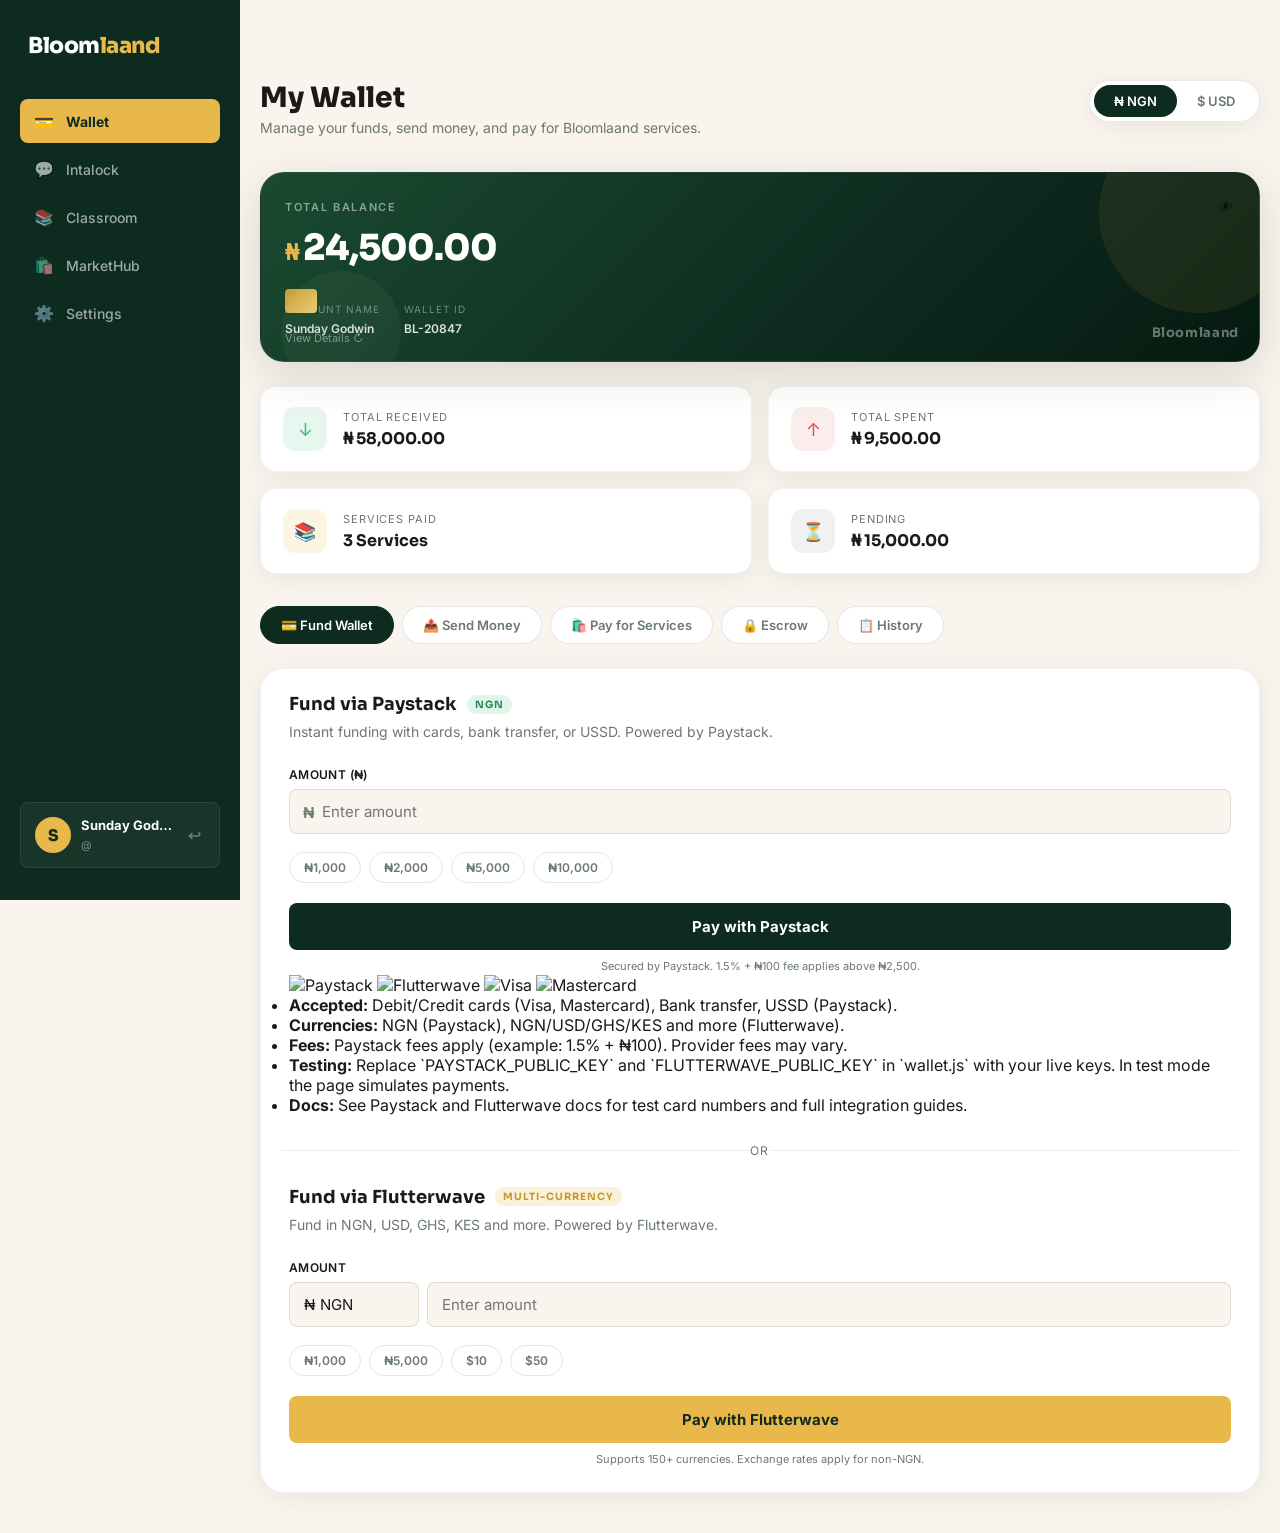
==== commit ee27bc08: "added a payment modal" ====
--- a/wallet.html
+++ b/wallet.html
@@ -37,11 +37,11 @@
         <span class="sidebar__icon">⚙️</span> Settings
       </a>
     </nav>
-    <div class="sidebar__user">
-      <div class="sidebar__avatar">A</div>
+      <div class="sidebar__user">
+      <div class="sidebar__avatar">S</div>
       <div class="sidebar__user-info">
-        <strong>Adewale Bloom</strong>
-        <span>@adewale</span>
+        <strong>Sunday Godwin</strong>
+        <span>@</span>
       </div>
       <button class="sidebar__logout" title="Log out">↩</button>
     </div>
@@ -89,7 +89,7 @@
             <div class="balance-card__meta">
               <div>
                 <span class="balance-card__meta-label">Account Name</span>
-                <span class="balance-card__meta-val">Adewale Bloom</span>
+                <span class="balance-card__meta-val">Sunday Godwin</span>
               </div>
               <div>
                 <span class="balance-card__meta-label">Wallet ID</span>
@@ -195,6 +195,21 @@
               <img src="https://website-v3-assets.s3.amazonaws.com/assets/img/hero/Paystack-mark-white-twitter.png" alt="Paystack" class="pay-btn__logo" onerror="this.style.display='none'"/>
             </button>
             <p class="pay-note">Secured by Paystack. 1.5% + ₦100 fee applies above ₦2,500.</p>
+            <div class="payment-info">
+              <div class="provider-logos">
+                <img src="https://upload.wikimedia.org/wikipedia/commons/0/04/Paystack_logo.png" alt="Paystack"/>
+                <img src="https://flutterwave.com/images/logo.svg" alt="Flutterwave"/>
+                <img src="https://upload.wikimedia.org/wikipedia/commons/0/04/Visa_2021.svg" alt="Visa"/>
+                <img src="https://upload.wikimedia.org/wikipedia/commons/0/04/Mastercard-logo.svg" alt="Mastercard"/>
+              </div>
+              <ul>
+                <li><strong>Accepted:</strong> Debit/Credit cards (Visa, Mastercard), Bank transfer, USSD (Paystack).</li>
+                <li><strong>Currencies:</strong> NGN (Paystack), NGN/USD/GHS/KES and more (Flutterwave).</li>
+                <li><strong>Fees:</strong> Paystack fees apply (example: 1.5% + ₦100). Provider fees may vary.</li>
+                <li><strong>Testing:</strong> Replace `PAYSTACK_PUBLIC_KEY` and `FLUTTERWAVE_PUBLIC_KEY` in `wallet.js` with your live keys. In test mode the page simulates payments.</li>
+                <li><strong>Docs:</strong> See Paystack and Flutterwave docs for test card numbers and full integration guides.</li>
+              </ul>
+            </div>
           </div>
 
           <div class="panel-divider">
@@ -459,6 +474,48 @@
       <button class="pay-btn pay-btn--paystack" id="modalBtn">Done</button>
     </div>
   </div>
+
+    <!-- PAYMENT INFO / CARD ENTRY MODAL -->
+    <div class="modal-overlay" id="paymentInfoOverlay">
+      <div class="modal" id="paymentInfoModal">
+        <button class="modal__close" id="paymentInfoClose">✕</button>
+        <div class="modal__icon">💳</div>
+        <h3 class="modal__title" id="paymentInfoTitle">Enter card details</h3>
+        <p class="modal__body" id="paymentInfoBody">Provide your card details to proceed with payment.</p>
+        <div class="modal__detail">
+          <div class="form-group">
+            <label>Amount</label>
+            <div id="paymentInfoAmount" style="font-weight:700;">₦0.00</div>
+          </div>
+          <div class="form-group">
+            <label>Cardholder name</label>
+            <input id="cardName" placeholder="Full name on card" />
+          </div>
+          <div class="form-row" style="display:flex;gap:10px;">
+            <div class="form-group" style="flex:2">
+              <label>Card number</label>
+              <input id="cardNumber" placeholder="4242 4242 4242 4242" />
+            </div>
+            <div class="form-group" style="flex:1">
+              <label>Expiry (MM/YY)</label>
+              <input id="cardExpiry" placeholder="08/26" />
+            </div>
+            <div class="form-group" style="flex:1">
+              <label>CVV</label>
+              <input id="cardCvv" placeholder="123" />
+            </div>
+          </div>
+          <div class="form-group">
+            <label>Email</label>
+            <input id="cardEmail" value="Godwin@bloomlaand.com" />
+          </div>
+        </div>
+        <div class="modal__actions">
+          <button class="pay-btn pay-btn--ghost" id="paymentInfoCancel">Cancel</button>
+          <button class="pay-btn pay-btn--paystack" id="paymentInfoConfirm">Pay now</button>
+        </div>
+      </div>
+    </div>
 
   <!-- SERVICE PAYMENT MODAL -->
   <div class="modal-overlay" id="serviceModalOverlay">
--- a/wallet.css
+++ b/wallet.css
@@ -235,6 +235,60 @@
   display: flex;
   align-items: flex-start;
   justify-content: space-between;
+.payment-info {
+  margin-top: 18px;
+  background: rgba(0,0,0,0.03);
+  border: 1px solid rgba(0,0,0,0.04);
+  padding: 14px;
+  border-radius: 12px;
+}
+.payment-info .provider-logos {
+  display: flex;
+  gap: 12px;
+  align-items: center;
+  margin-bottom: 10px;
+}
+.payment-info .provider-logos img { height: 22px; width: auto; opacity: 0.95; }
+.payment-info ul { list-style: none; padding-left: 0; margin: 0; font-size: 13px; color: var(--text-muted); }
+.payment-info li { margin-bottom: 6px; }
+
+/* Payment info modal tweaks */
+#paymentInfoModal .form-group { text-align: left; margin-bottom: 10px; }
+#paymentInfoModal input { width: 100%; padding: 10px 12px; border-radius: 8px; border: 1.5px solid rgba(0,0,0,0.08); background: var(--cream); font-family: var(--font-body); }
+#paymentInfoModal .modal__detail { margin-top: 6px; }
+#paymentInfoModal .modal__actions { display:flex; gap:10px; justify-content:flex-end; margin-top:12px; margin-bottom:18px; }
+#paymentInfoModal .form-row input { padding: 10px; }
+
+/* Increase spacing above the close icon and below action buttons specifically for payment modal */
+/* More generous spacing to avoid overlap with card fields */
+/* More generous safe area for the payment entry modal */
+#paymentInfoModal { padding-top: 220px; padding-bottom: 240px; }
+#paymentInfoModal .modal__close { top: 56px; right: 40px; z-index: 120; width:44px; height:44px; }
+#paymentInfoModal .modal__detail { margin-top: 22px; }
+#paymentInfoModal .modal__detail .form-group { margin-top: 16px; }
+#paymentInfoModal .modal__actions { margin-top: 24px; margin-bottom: 64px; }
+
+/* Ensure inputs are not overlapped on small screens */
+@media (max-width: 560px) {
+  #paymentInfoModal { padding-top: 240px; padding-bottom: 260px; }
+  #paymentInfoModal .modal__close { top: 64px; right: 20px; width:44px; height:44px; }
+}
+
+/* Make the payment info modal sit lower in the viewport so the close icon has space */
+#paymentInfoOverlay {
+  align-items: flex-start;
+  padding-top: 120px; /* desktop default */
+}
+
+@media (max-width: 768px) {
+  #paymentInfoOverlay { padding-top: 140px; }
+}
+
+@media (max-width: 420px) {
+  #paymentInfoOverlay { padding-top: 160px; }
+}
+
+
   gap: 20px;
   margin-bottom: 36px;
   flex-wrap: wrap;
@@ -1546,4 +1600,44 @@
   .balance-card { transition: none; }
   .tx-item, .recipient-preview { animation: none; }
   .modal { animation: none; }
-}+}
+
+/* Wallet page scrollbar styling */
+* {
+  scrollbar-width: thin;
+  scrollbar-color: rgba(232,184,75,0.6) rgba(0,0,0,0.06);
+}
+
+*::-webkit-scrollbar { width: 12px; height: 12px; }
+*::-webkit-scrollbar-track { background: transparent; border-radius: 999px; }
+*::-webkit-scrollbar-thumb {
+  background: linear-gradient(180deg, rgba(232,184,75,0.95), rgba(108,92,231,0.85));
+  border-radius: 999px;
+  border: 3px solid rgba(0,0,0,0.0);
+}
+*::-webkit-scrollbar-thumb:hover { filter: brightness(1.03); }
+
+.sidebar::-webkit-scrollbar { width: 10px; }
+.sidebar::-webkit-scrollbar-thumb { background: rgba(232,184,75,0.5); border-radius: 999px; }
+.main::-webkit-scrollbar-thumb { background: rgba(0,0,0,0.06); }
+
+/* Ensure sidebar is permanently visible on large screens (desktop / laptop) and hide hamburger */
+@media (min-width: 1024px) {
+  .topbar { display: none !important; }
+  .topbar__toggle { display: none !important; }
+
+  .sidebar {
+    transform: none !important;
+    position: fixed;
+    left: 0;
+    top: 0;
+    bottom: 0;
+    z-index: 100;
+  }
+
+  /* remove mobile overlay on large screens */
+  .sidebar__overlay { display: none !important; }
+
+  /* ensure main content accounts for sidebar width */
+  .main { margin-left: var(--sidebar-w); }
+}
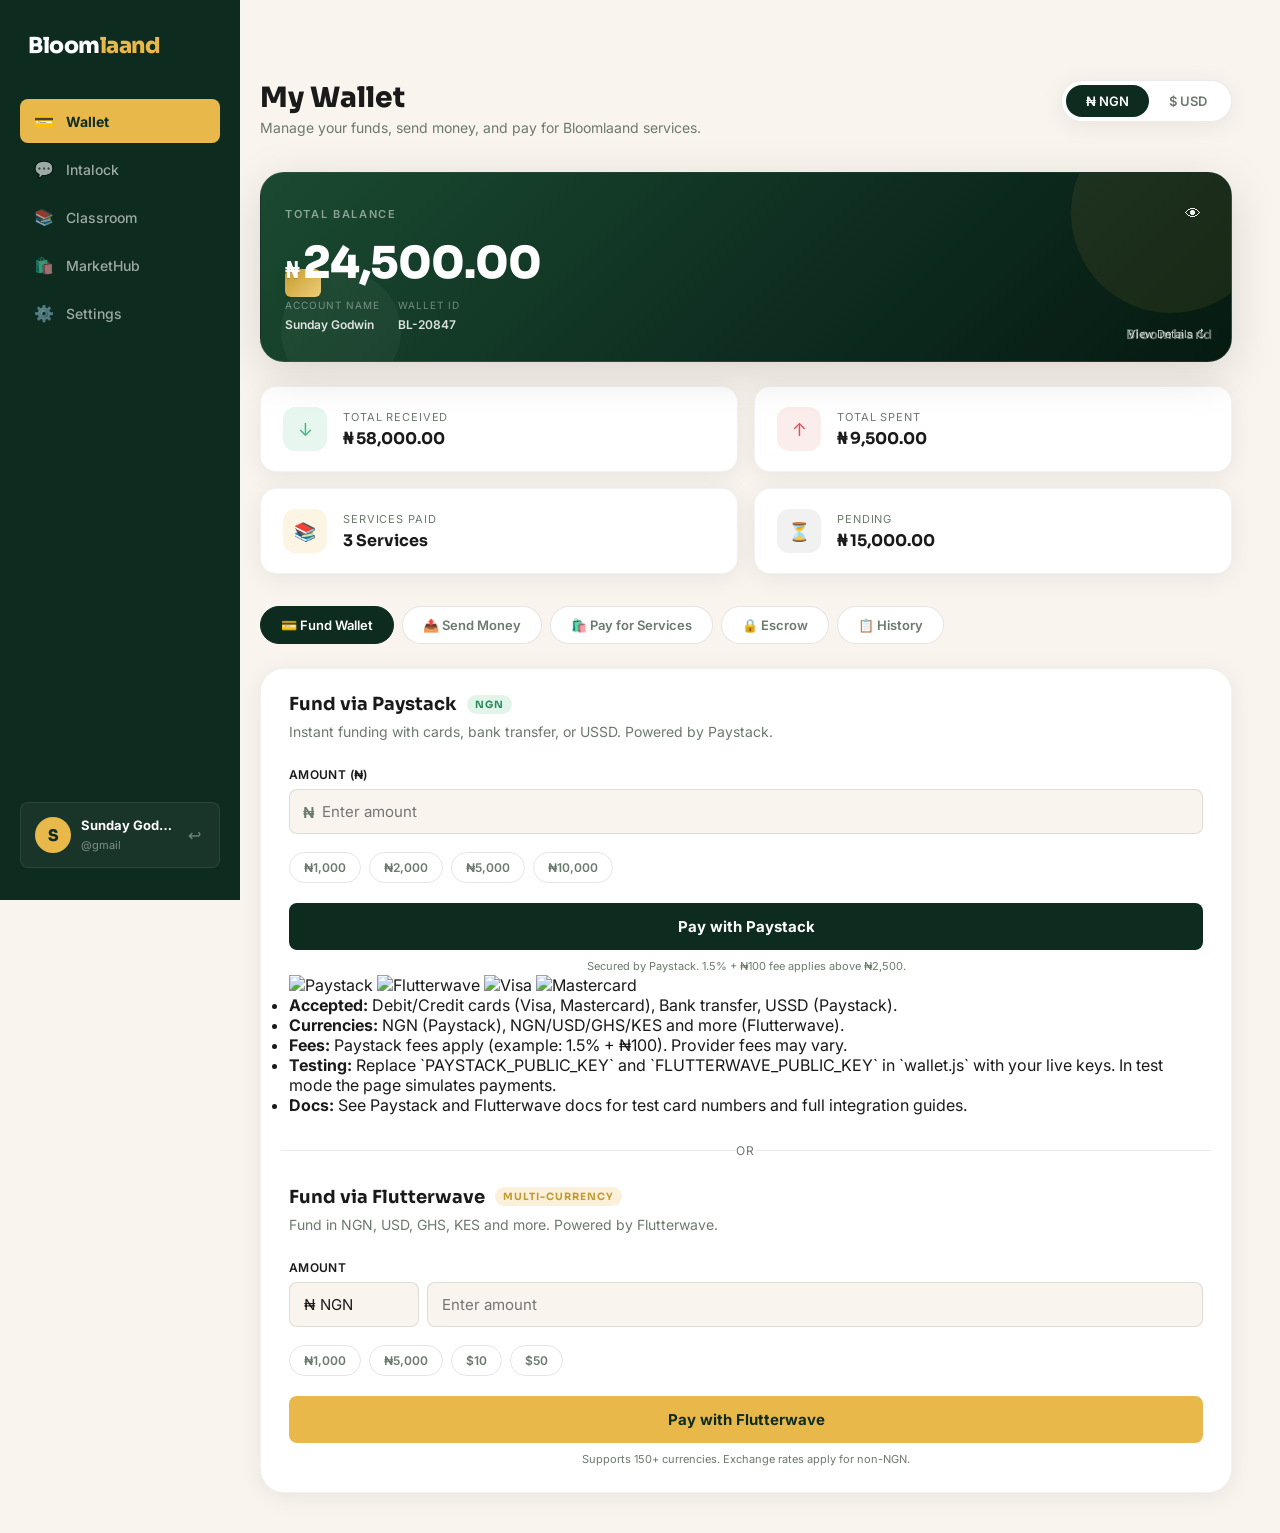
==== commit 08bbbb7b: "made the eyes icon a bit white so its more visible and also the naira sign" ====
--- a/wallet.html
+++ b/wallet.html
@@ -41,7 +41,7 @@
       <div class="sidebar__avatar">S</div>
       <div class="sidebar__user-info">
         <strong>Sunday Godwin</strong>
-        <span>@</span>
+        <span>@gmail</span>
       </div>
       <button class="sidebar__logout" title="Log out">↩</button>
     </div>
@@ -507,7 +507,7 @@
           </div>
           <div class="form-group">
             <label>Email</label>
-            <input id="cardEmail" value="Godwin@bloomlaand.com" />
+            <input id="cardEmail" value="adewale@bloomlaand.com" />
           </div>
         </div>
         <div class="modal__actions">
--- a/wallet.css
+++ b/wallet.css
@@ -4,6 +4,9 @@
    ============================================= */
 
 *, *::before, *::after { box-sizing: border-box; margin: 0; padding: 0; }
+
+/* Prevent horizontal overflow on small devices */
+html, body { max-width: 100%; overflow-x: hidden; }
 
 :root {
   --green-deep: #0D2B1F;
@@ -445,7 +448,15 @@
   font-family: var(--font-display);
   font-size: 22px;
   font-weight: 700;
-  color: var(--gold);
+  color: rgba(255,255,255,0.95);
+}
+
+/* stronger contrast on large screens to avoid clashing with decorative gold */
+@media (min-width: 1024px) {
+  .balance-card__currency {
+    color: rgba(255,255,255,0.98);
+    text-shadow: 0 1px 0 rgba(0,0,0,0.18);
+  }
 }
 
 .balance-card__amount span:last-child {
@@ -484,6 +495,20 @@
   border-radius: 4px;
   bottom: 48px;
   left: 24px;
+  z-index: 1;
+}
+
+/* Keep gold plate (chip) visible but add vertical spacing to avoid overlap */
+.balance-card__chip {
+  display: block !important;
+  width: 36px;
+  min-height: 28px;
+  padding: 6px 0;
+  border-radius: 6px;
+  bottom: 72px; /* lift it above the amount */
+  left: 24px;
+  z-index: 0; /* sit behind main text which uses z-index:2 */
+  box-shadow: 0 4px 12px rgba(0,0,0,0.08);
 }
 
 .balance-card__logo {
@@ -508,6 +533,43 @@
   cursor: pointer;
   transition: var(--transition);
   font-family: var(--font-body);
+}
+
+/* Ensure primary text sits above decorative elements */
+.balance-card__header,
+.balance-card__amount,
+.balance-card__meta,
+.balance-card__flip-btn { z-index: 2; }
+
+/* Desktop-specific adjustments to avoid overlap */
+@media (min-width: 1024px) {
+  .balance-card-wrap { width: 380px; height: 240px; }
+  .balance-card__front { padding: 28px 24px 72px; }
+  .balance-card__amount span:last-child { font-size: 44px; }
+  .balance-card__meta { gap: 18px; flex-wrap: wrap; }
+  .balance-card__chip { bottom: 64px; left: 24px; width: 36px; height: 26px; border-radius: 6px; }
+  .balance-card__flip-btn { right: 24px; left: auto; bottom: 20px; color: rgba(255,255,255,0.75); }
+  .balance-card__logo { bottom: 18px; right: 18px; font-size: 13px; }
+}
+
+/* Responsive tweaks for the balance card to avoid overlapping elements on small screens */
+@media (max-width: 560px) {
+  .balance-card-wrap { width: 100%; height: 180px; }
+  .balance-card__amount span:last-child { font-size: 28px; }
+  .balance-card__currency { font-size: 18px; }
+  .balance-card__meta { flex-direction: column; gap: 8px; }
+  /* move the gold plate down on small screens to avoid clashing with header eye */
+  .balance-card__chip {
+    width: 40px; height: 28px; top: 56px; left: 16px; right: auto; bottom: auto;
+    border-radius: 6px; padding-top: 8px; padding-bottom: 8px;
+  }
+  .balance-card__logo { bottom: 12px; right: 14px; font-size: 12px; }
+  .balance-card__flip-btn {
+    position: static; display: inline-block; margin-top: 8px; left: auto; bottom: auto;
+    color: rgba(255,255,255,0.85); background: rgba(255,255,255,0.04); padding: 8px 10px; border-radius: 8px;
+  }
+
+  /* keep header alignment unchanged so account name/details stay visually stable */
 }
 
 .balance-card__flip-btn:hover { color: var(--gold); }
@@ -837,6 +899,40 @@
   color: var(--green-deep);
 }
 
+/* -------- Responsive QA: targeted adjustments for narrow viewports -------- */
+@media (max-width: 420px) {
+  .balance-card-wrap { width: 100%; height: 170px; }
+  .balance-card__front { padding: 20px 18px 64px; }
+  .balance-card__amount span:last-child { font-size: 24px; }
+  .balance-card__currency { font-size: 16px; }
+  /* ensure chip sits below the header but above amount, with safe vertical padding */
+  .balance-card__chip { top: 68px; left: 14px; width: 36px; height: 26px; padding-top:6px; padding-bottom:6px; }
+  /* keep eye visible but not move other header content */
+  .balance-card__eye { font-size: 16px; padding: 4px 6px; }
+  .balance-card__logo { bottom: 10px; right: 12px; }
+}
+
+@media (max-width: 360px) {
+  .balance-card-wrap { width: 100%; height: 160px; }
+  .balance-card__front { padding: 18px 14px 56px; }
+  .balance-card__amount span:last-child { font-size: 22px; }
+  .balance-card__currency { font-size: 14px; }
+  .balance-card__chip { top: 60px; left: 12px; width: 34px; height: 24px; padding-top:4px; padding-bottom:4px; }
+  .balance-card__eye { font-size: 15px; padding: 3px 5px; }
+  .balance-card__flip-btn { font-size: 11px; padding: 6px 8px; }
+}
+
+/* Desktop: make the eye icon brighter (more white) for visibility */
+@media (min-width: 1024px) {
+  .balance-card__eye {
+    color: rgba(255,255,255,0.95);
+    opacity: 0.98;
+    font-size: 16px;
+    padding: 4px 6px;
+  }
+}
+
+
 /* ─── BADGES ─── */
 .badge {
   font-size: 10px;
@@ -1203,6 +1299,7 @@
   align-items: center;
   justify-content: center;
   backdrop-filter: blur(4px);
+  overflow-y: auto;
 }
 
 .modal-overlay.open { display: flex; }
@@ -1217,6 +1314,8 @@
   position: relative;
   box-shadow: 0 24px 80px rgba(0,0,0,0.2);
   animation: modal-in 0.35s cubic-bezier(0.4,0,0.2,1);
+  max-height: calc(100vh - 120px);
+  overflow-y: auto;
 }
 
 @keyframes modal-in {
@@ -1545,6 +1644,16 @@
   .main {
     margin-left: 0;
     padding: 80px 20px 40px;
+    padding-right: 48px; /* base right padding on mobile */
+  }
+
+  /* Extra right padding for narrow phones (e.g., Samsung S8 ~360px) */
+  @media (max-width: 420px) {
+    .main { padding-right: 88px !important; }
+  }
+
+  @media (max-width: 360px) {
+    .main { padding-right: 96px !important; }
   }
 
   .cards-row {
